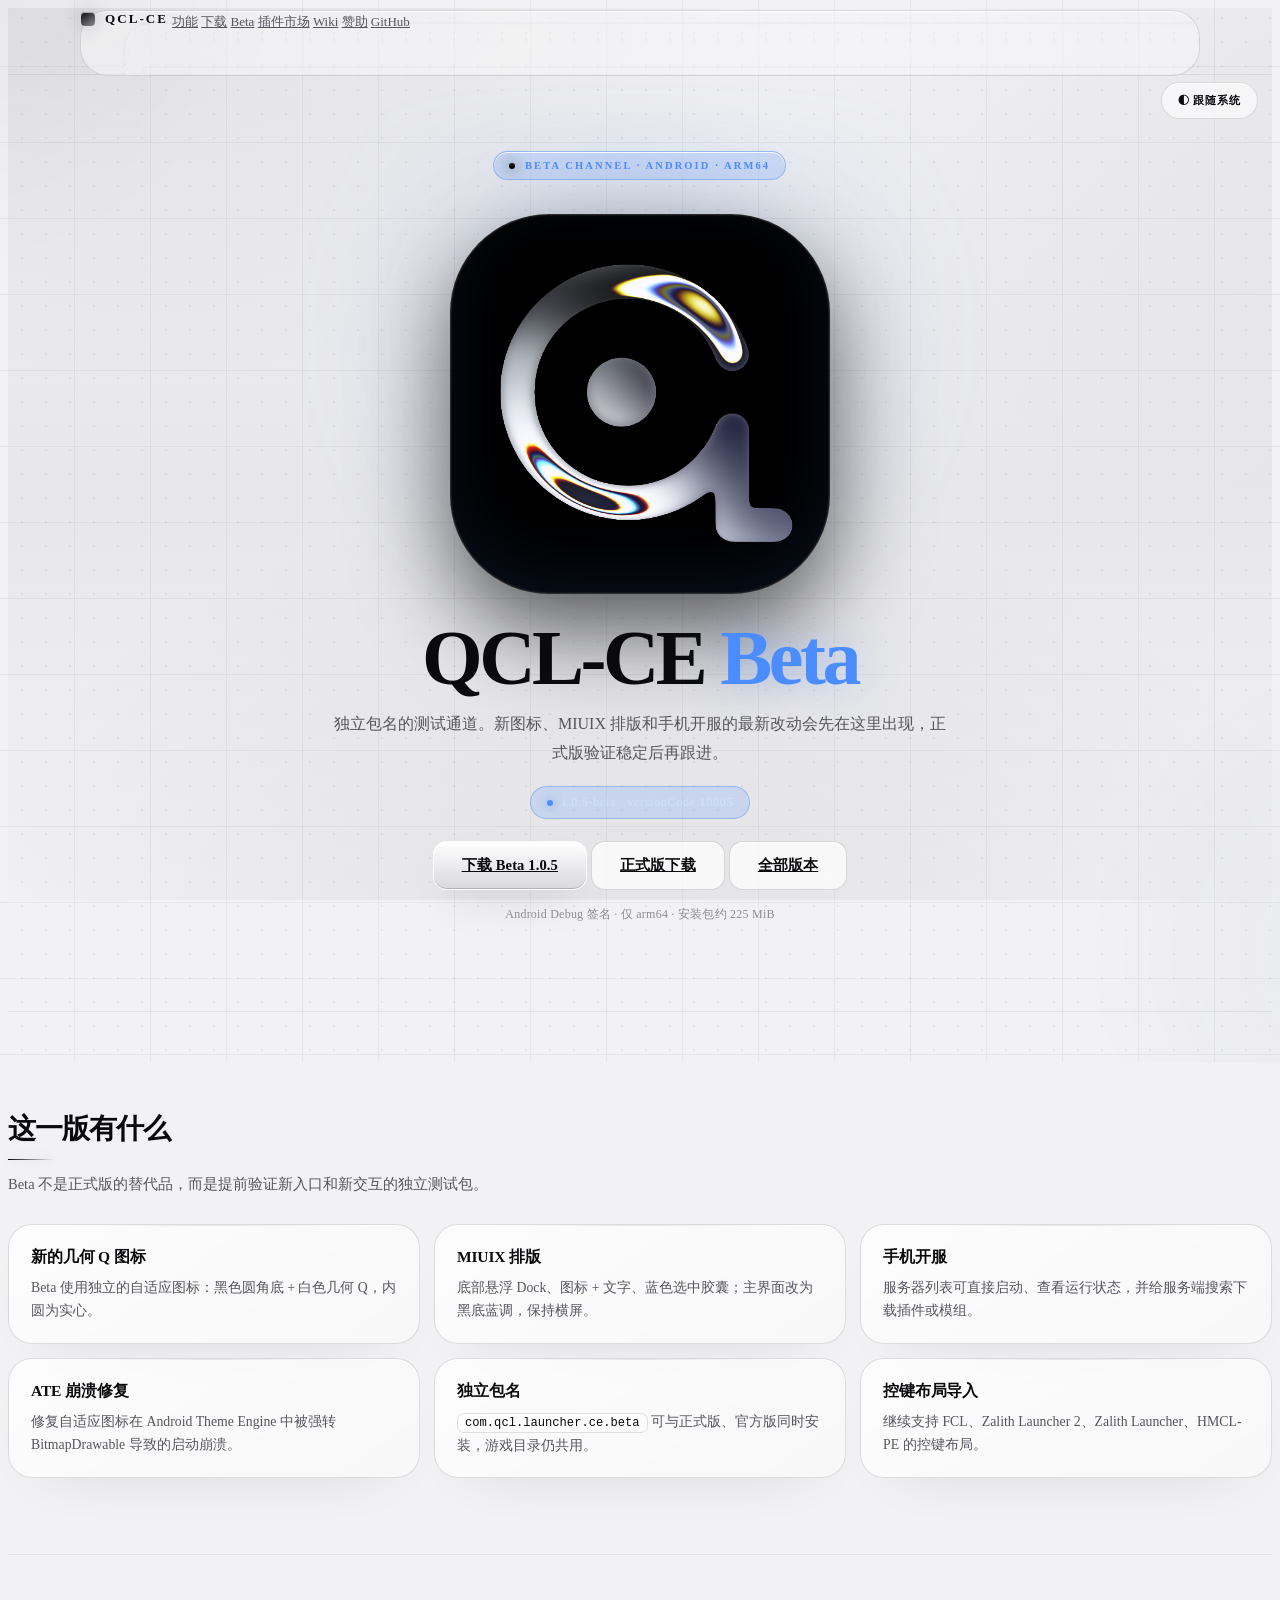
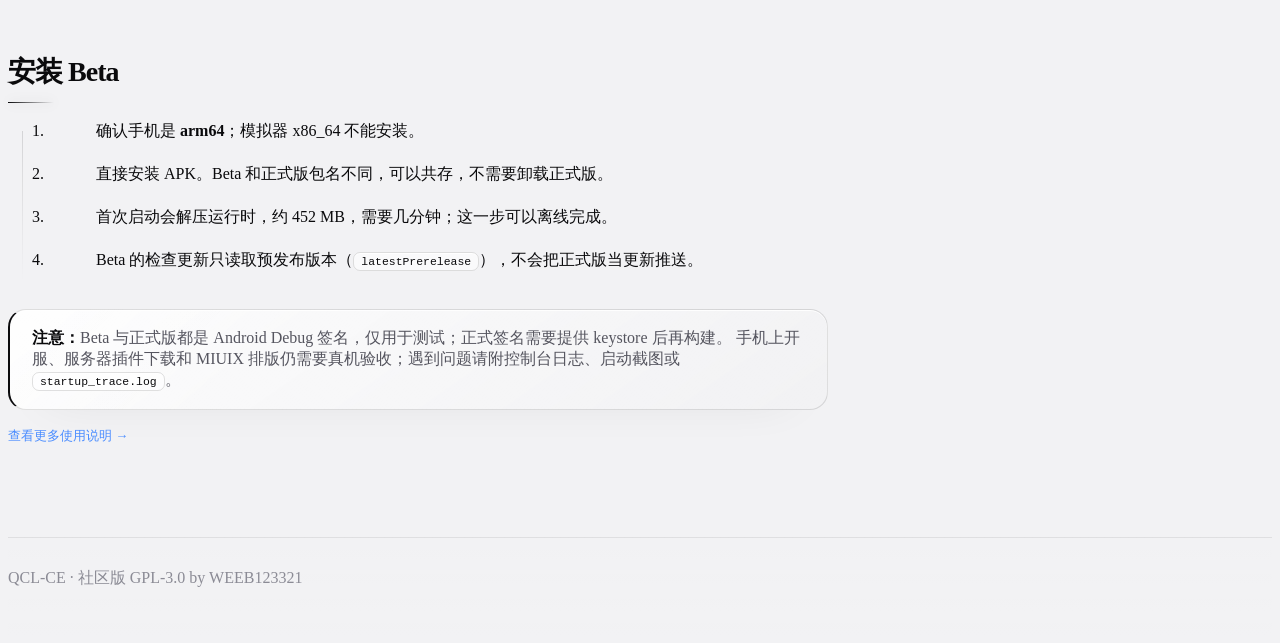
==== docs/beta.html @ de123618 "Beta 1.0.5：实心内圆图标 + 网站 Beta 专属页 - Beta 图标内圆改为实心，自适应/legacy 同步 - 新增 docs/beta.html：图标居中，接入 LiquidLogo" ====
<!DOCTYPE html>
<html lang="zh-CN">
<head>
<meta charset="UTF-8">
<meta name="viewport" content="width=device-width, initial-scale=1">
<meta name="description" content="QCL-CE Beta 测试通道：独立包名、MIUIX 排版、手机开服、服务器插件下载。">
<title>QCL-CE Beta · 测试通道</title>
<link rel="icon" href="beta-icon.svg" type="image/svg+xml">
<link rel="stylesheet" href="premium.css">
<link rel="stylesheet" href="beta.css">
</head>
<body class="beta-page">

<nav>
  <div class="wrap">
    <span class="brand"><i></i>QCL-CE</span>
    <span class="links">
      <a href="index.html#features">功能</a>
      <a href="index.html#download">下载</a>
      <a href="beta.html" aria-current="page">Beta</a>
      <a href="https://weeb123321.github.io/QCL-Plugins/">插件市场</a>
      <a href="wiki.html">Wiki</a>
      <a href="sponsor.html">赞助</a>
      <a href="https://github.com/WEEB123321/QCL-QCL-CE">GitHub</a>
    </span>
  </div>
</nav>

<section class="beta-hero">
  <div class="hero-kicker beta-kicker">BETA CHANNEL · ANDROID · ARM64</div>

  <div class="beta-logo-stage">
    <div class="beta-logo-tile" data-liquid-logo data-shape="beta-icon-shape.svg">
      <canvas id="beta-liquid-canvas" aria-hidden="true"></canvas>
      <img src="beta-icon.svg" alt="QCL-CE Beta 图标">
      <span class="beta-logo-loading">正在生成液态 Logo…</span>
    </div>
  </div>

  <h1>QCL-CE <span>Beta</span></h1>
  <p class="beta-lead">独立包名的测试通道。新图标、MIUIX 排版和手机开服的最新改动会先在这里出现，正式版验证稳定后再跟进。</p>
  <div class="beta-version"><i></i>1.0.5-beta · versionCode 10005</div>

  <div class="btns">
    <a class="btn btn-primary" href="https://github.com/WEEB123321/QCL-QCL-CE/releases/download/v1.0.5-beta/QCL-CE-1.0.5-beta-arm64.apk">下载 Beta 1.0.5</a>
    <a class="btn btn-ghost" href="index.html#download">正式版下载</a>
    <a class="btn btn-ghost" href="https://github.com/WEEB123321/QCL-QCL-CE/releases">全部版本</a>
  </div>
  <p class="beta-note">Android Debug 签名 · 仅 arm64 · 安装包约 225 MiB</p>
</section>

<section class="beta-section">
  <div class="wrap">
    <h2>这一版有什么</h2>
    <p class="lead">Beta 不是正式版的替代品，而是提前验证新入口和新交互的独立测试包。</p>
    <div class="beta-card-grid">
      <div class="card">
        <h3>新的几何 Q 图标</h3>
        <p>Beta 使用独立的自适应图标：黑色圆角底 + 白色几何 Q，内圆为实心。</p>
      </div>
      <div class="card">
        <h3>MIUIX 排版</h3>
        <p>底部悬浮 Dock、图标 + 文字、蓝色选中胶囊；主界面改为黑底蓝调，保持横屏。</p>
      </div>
      <div class="card">
        <h3>手机开服</h3>
        <p>服务器列表可直接启动、查看运行状态，并给服务端搜索下载插件或模组。</p>
      </div>
      <div class="card">
        <h3>ATE 崩溃修复</h3>
        <p>修复自适应图标在 Android Theme Engine 中被强转 BitmapDrawable 导致的启动崩溃。</p>
      </div>
      <div class="card">
        <h3>独立包名</h3>
        <p><code>com.qcl.launcher.ce.beta</code> 可与正式版、官方版同时安装，游戏目录仍共用。</p>
      </div>
      <div class="card">
        <h3>控键布局导入</h3>
        <p>继续支持 FCL、Zalith Launcher 2、Zalith Launcher、HMCL-PE 的控键布局。</p>
      </div>
    </div>
  </div>
</section>

<section class="beta-section">
  <div class="wrap beta-install">
    <h2>安装 Beta</h2>
    <ol class="steps">
      <li>确认手机是 <b>arm64</b>；模拟器 x86_64 不能安装。</li>
      <li>直接安装 APK。Beta 和正式版包名不同，可以共存，不需要卸载正式版。</li>
      <li>首次启动会解压运行时，约 452 MB，需要几分钟；这一步可以离线完成。</li>
      <li>Beta 的检查更新只读取预发布版本（<code>latestPrerelease</code>），不会把正式版当更新推送。</li>
    </ol>
    <div class="warn">
      <b>注意：</b>Beta 与正式版都是 Android Debug 签名，仅用于测试；正式签名需要提供 keystore 后再构建。
      手机上开服、服务器插件下载和 MIUIX 排版仍需要真机验收；遇到问题请附控制台日志、启动截图或 <code>startup_trace.log</code>。
    </div>
    <p><a class="beta-teaser-link" href="wiki.html">查看更多使用说明 →</a></p>
  </div>
</section>

<footer>
  <div class="wrap">
    <span>QCL-CE · 社区版</span>
    <span>GPL-3.0</span>
    <span class="sp">by WEEB123321</span>
  </div>
</footer>

<script src="theme.js"></script>
<script src="liquid-glass.js"></script>
<script src="liquid-logo.js"></script>
</body>
</html>
---- docs/premium.css ----
/* ============================================================================
   QCL-CE 站点 · Obsidian Glass
   黑 / 灰 / 白单色液态玻璃主题，覆盖 index / wiki / sponsor 的现有样式。
   ========================================================================== */

:root {
  color-scheme: dark;
  --bg: #050506;
  --bg-2: #0a0a0c;
  --surface-solid: #101013;
  --text: #f5f5f7;
  --sub: #a1a1aa;
  --muted: #6e6e78;
  --accent: #ffffff;
  --accent-dark: #d4d4d8;
  --on-accent: #08080a;
  --accent-glow: rgba(255, 255, 255, .38);
  --line: rgba(255, 255, 255, .12);
  --divider: rgba(255, 255, 255, .09);
  --glass-fill: rgba(255, 255, 255, .07);
  --glass-fill-strong: rgba(255, 255, 255, .10);
  --glass-edge: rgba(255, 255, 255, .18);
  --glass-edge-strong: rgba(255, 255, 255, .34);
  --nav-bg: rgba(7, 7, 9, .42);
  --menu-bg: #08080a;
  --glass-reflection: rgba(255, 255, 255, .08);
  --bad-tint: rgba(180, 90, 90, .07);
  --grid-line: rgba(255, 255, 255, .055);
  --ring-line: rgba(255, 255, 255, .16);
  --pattern-dot: rgba(255, 255, 255, .07);
  --orb-a: rgba(255, 255, 255, .11);
  --orb-b: rgba(190, 195, 205, .075);
  --noise-opacity: .035;
  --shadow: rgba(0, 0, 0, .55);
  --code-bg: #0b0b0e;
  --code-fg: #ececf1;
  --radius: 24px;
}

html:not([data-theme]) { color-scheme: dark; }

@media (prefers-color-scheme: light) {
  html:not([data-theme]) {
    color-scheme: light;
    --bg: #f2f2f4;
    --bg-2: #e7e7ea;
    --surface-solid: #ffffff;
    --text: #0a0a0c;
    --sub: #55555f;
    --muted: #8b8b95;
    --accent: #0a0a0c;
    --accent-dark: #333338;
    --on-accent: #ffffff;
    --accent-glow: rgba(0, 0, 0, .22);
    --line: rgba(0, 0, 0, .12);
    --divider: rgba(0, 0, 0, .08);
    --glass-fill: rgba(255, 255, 255, .6);
    --glass-fill-strong: rgba(255, 255, 255, .82);
    --glass-edge: rgba(255, 255, 255, .85);
    --glass-edge-strong: rgba(0, 0, 0, .16);
    --nav-bg: rgba(248, 248, 250, .55);
    --menu-bg: #fcfcfe;
  --glass-reflection: rgba(255, 255, 255, .55);
  --bad-tint: rgba(180, 90, 90, .05);
  --grid-line: rgba(0, 0, 0, .05);
  --ring-line: rgba(0, 0, 0, .12);
  --pattern-dot: rgba(0, 0, 0, .055);
    --orb-a: rgba(0, 0, 0, .07);
    --orb-b: rgba(80, 85, 95, .06);
    --noise-opacity: .025;
    --shadow: rgba(0, 0, 0, .16);
    --code-bg: #0b0b0e;
    --code-fg: #ececf1;
  }
}

html[data-theme="dark"] {
  color-scheme: dark;
  --bg: #050506;
  --bg-2: #0a0a0c;
  --surface-solid: #101013;
  --text: #f5f5f7;
  --sub: #a1a1aa;
  --muted: #6e6e78;
  --accent: #ffffff;
  --accent-dark: #d4d4d8;
  --on-accent: #08080a;
  --accent-glow: rgba(255, 255, 255, .38);
  --line: rgba(255, 255, 255, .12);
  --divider: rgba(255, 255, 255, .09);
  --glass-fill: rgba(255, 255, 255, .07);
  --glass-fill-strong: rgba(255, 255, 255, .10);
  --glass-edge: rgba(255, 255, 255, .18);
  --glass-edge-strong: rgba(255, 255, 255, .34);
  --nav-bg: rgba(7, 7, 9, .42);
  --menu-bg: #08080a;
  --glass-reflection: rgba(255, 255, 255, .08);
  --bad-tint: rgba(180, 90, 90, .07);
  --grid-line: rgba(255, 255, 255, .055);
  --ring-line: rgba(255, 255, 255, .16);
  --pattern-dot: rgba(255, 255, 255, .07);
  --orb-a: rgba(255, 255, 255, .11);
  --orb-b: rgba(190, 195, 205, .075);
  --noise-opacity: .035;
  --shadow: rgba(0, 0, 0, .55);
  --code-bg: #0b0b0e;
  --code-fg: #ececf1;
}

html[data-theme="light"] {
  color-scheme: light;
  --bg: #f2f2f4;
  --bg-2: #e7e7ea;
  --surface-solid: #ffffff;
  --text: #0a0a0c;
  --sub: #55555f;
  --muted: #8b8b95;
  --accent: #0a0a0c;
  --accent-dark: #333338;
  --on-accent: #ffffff;
  --accent-glow: rgba(0, 0, 0, .22);
  --line: rgba(0, 0, 0, .12);
  --divider: rgba(0, 0, 0, .08);
  --glass-fill: rgba(255, 255, 255, .6);
  --glass-fill-strong: rgba(255, 255, 255, .82);
  --glass-edge: rgba(255, 255, 255, .85);
  --glass-edge-strong: rgba(0, 0, 0, .16);
  --nav-bg: rgba(248, 248, 250, .55);
  --menu-bg: #fcfcfe;
  --glass-reflection: rgba(255, 255, 255, .55);
  --bad-tint: rgba(180, 90, 90, .05);
  --grid-line: rgba(0, 0, 0, .05);
  --ring-line: rgba(0, 0, 0, .12);
  --pattern-dot: rgba(0, 0, 0, .055);
  --orb-a: rgba(0, 0, 0, .07);
  --orb-b: rgba(80, 85, 95, .06);
  --noise-opacity: .025;
  --shadow: rgba(0, 0, 0, .16);
  --code-bg: #0b0b0e;
  --code-fg: #ececf1;
}

* { box-sizing: border-box; }

html {
  scroll-behavior: smooth;
  background: var(--bg);
}

body {
  background:
    radial-gradient(1200px 800px at 12% -12%, var(--orb-a), transparent 62%),
    radial-gradient(1000px 760px at 105% 8%, var(--orb-b), transparent 58%),
    radial-gradient(1200px 900px at 50% 115%, var(--orb-a), transparent 62%),
    linear-gradient(180deg, var(--bg) 0%, var(--bg-2) 55%, var(--bg) 100%);
  background-attachment: fixed;
  color: var(--text);
  overflow-x: hidden;
}

body::after {
  content: "";
  display: none !important;
  position: fixed;
  inset: 0;
  z-index: 9999;
  pointer-events: none;
  opacity: var(--noise-opacity);
  mix-blend-mode: overlay;
  background-image: url("data:image/svg+xml,%3Csvg xmlns='http://www.w3.org/2000/svg' width='160' height='160'%3E%3Cfilter id='n'%3E%3CfeTurbulence type='fractalNoise' baseFrequency='.82' numOctaves='3' stitchTiles='stitch'/%3E%3C/filter%3E%3Crect width='100%25' height='100%25' filter='url(%23n)' opacity='.6'/%3E%3C/svg%3E");
}

::selection { background: var(--text); color: var(--bg); }

a { color: var(--text); }
a:hover { color: var(--text); }

.wrap { position: relative; }
header, section, footer, .layout { position: relative; z-index: 1; }
nav { position: sticky; z-index: 50 !important; }

/* --------------------------------------------------------------- atmosphere */

.qcl-atmosphere {
  position: fixed;
  inset: -18%;
  z-index: 0;
  pointer-events: none;
  overflow: hidden;
  opacity: .9;
  background-image:
    radial-gradient(circle, var(--pattern-dot) 1.1px, transparent 1.5px),
    linear-gradient(var(--grid-line) 1px, transparent 1px),
    linear-gradient(90deg, var(--grid-line) 1px, transparent 1px);
  background-size: 24px 24px, 76px 76px, 76px 76px;
}
.qcl-atmosphere::before,
.qcl-atmosphere::after {
  content: "";
  position: absolute;
  border-radius: 50%;
  filter: blur(52px);
  will-change: transform;
}
.qcl-atmosphere::before {
  width: 56vmax;
  height: 56vmax;
  top: -16vmax;
  left: -8vmax;
  background: radial-gradient(circle at 35% 35%, var(--orb-a), transparent 62%);
  animation: qclOrbA 26s ease-in-out infinite alternate;
}
.qcl-atmosphere::after {
  width: 48vmax;
  height: 48vmax;
  right: -10vmax;
  bottom: -18vmax;
  background: radial-gradient(circle at 60% 45%, var(--orb-b), transparent 64%);
  animation: qclOrbB 34s ease-in-out infinite alternate;
}

@keyframes qclOrbA {
  0% { transform: translate3d(-4%, -2%, 0) scale(1); }
  100% { transform: translate3d(9%, 7%, 0) scale(1.16); }
}
@keyframes qclOrbB {
  0% { transform: translate3d(3%, 4%, 0) scale(1.08); }
  100% { transform: translate3d(-8%, -6%, 0) scale(.94); }
}

/* --------------------------------------------------------------------- nav */

nav {
  top: 10px !important;
  max-width: 1120px;
  margin: 0 auto !important;
  border: 1px solid var(--line) !important;
  border-radius: 28px !important;
  background: var(--nav-bg) !important;
  -webkit-backdrop-filter: blur(26px) saturate(160%);
  backdrop-filter: blur(26px) saturate(160%);
  box-shadow: 0 18px 50px -34px var(--shadow), inset 0 1px 0 var(--glass-edge);
  transition: background-color .3s ease, box-shadow .3s ease;
}
nav .wrap { height: 64px !important; }
nav.qcl-scrolled {
  box-shadow:
    0 26px 64px -34px var(--shadow),
    inset 0 1px 0 var(--glass-edge-strong) !important;
}
.brand {
  display: inline-flex;
  align-items: center;
  gap: 10px;
  font-weight: 700;
  letter-spacing: .16em;
  text-transform: uppercase;
  font-size: 13px;
  color: var(--text) !important;
}
.brand i {
  width: 14px !important;
  height: 14px !important;
  margin-right: 0 !important;
  border-radius: 4px !important;
  background: linear-gradient(145deg, var(--text), var(--muted)) !important;
  box-shadow: 0 0 18px var(--accent-glow), inset 0 1px 0 rgba(255, 255, 255, .6);
}
nav .links { gap: 26px !important; font-size: 13px !important; }
nav .links a {
  position: relative;
  color: var(--sub) !important;
  padding: 6px 0;
  transition: color .22s ease;
}
nav .links a::after {
  content: "";
  position: absolute;
  left: 0;
  right: 0;
  bottom: 0;
  height: 1px;
  background: linear-gradient(90deg, transparent, var(--text), transparent);
  transform: scaleX(0);
  transform-origin: 50% 50%;
  transition: transform .3s cubic-bezier(.2, .8, .2, 1);
}
nav .links a:hover { color: var(--text) !important; text-decoration: none; }
nav .links a:hover::after { transform: scaleX(1); }

/* -------------------------------------------------------------------- hero */

header {
  padding: 96px 22px 76px !important;
  isolation: isolate;
}
header::before {
  content: "";
  position: absolute;
  left: 50%;
  top: -180px;
  width: min(980px, 120vw);
  height: 720px;
  transform: translateX(-50%);
  background: radial-gradient(closest-side, var(--orb-a), transparent 70%);
  filter: blur(18px);
  pointer-events: none;
  z-index: -1;
  animation: qclHeroPulse 9s ease-in-out infinite alternate;
}
@keyframes qclHeroPulse {
  0% { opacity: .55; transform: translateX(-50%) scale(.96); }
  100% { opacity: .95; transform: translateX(-50%) scale(1.04); }
}
header::after {
  content: "";
  position: absolute;
  left: 50%;
  top: 300px;
  width: 760px;
  height: 760px;
  transform: translateX(-50%);
  border-radius: 50%;
  background: repeating-radial-gradient(circle at 50% 50%,
    transparent 0 118px, var(--ring-line) 119px, transparent 120px 236px);
  -webkit-mask-image: radial-gradient(circle, #000 0 55%, transparent 80%);
  mask-image: radial-gradient(circle, #000 0 55%, transparent 80%);
  opacity: .9;
  pointer-events: none;
  z-index: -1;
}

.hero-kicker {
  display: inline-flex;
  align-items: center;
  gap: 10px;
  padding: 8px 15px;
  margin-bottom: 24px;
  border: 1px solid var(--line);
  border-radius: 999px;
  background: var(--glass-fill);
  -webkit-backdrop-filter: blur(18px) saturate(150%);
  backdrop-filter: blur(18px) saturate(150%);
  box-shadow: inset 0 1px 0 var(--glass-edge), 0 12px 30px -24px var(--shadow);
  color: var(--sub);
  font-size: 10.5px;
  font-weight: 600;
  letter-spacing: .2em;
  text-transform: uppercase;
}
.hero-kicker::before {
  content: "";
  width: 6px;
  height: 6px;
  border-radius: 50%;
  background: var(--text);
  box-shadow: 0 0 14px var(--text);
  animation: qclBlink 2.6s ease-in-out infinite;
}
@keyframes qclBlink {
  0%, 100% { opacity: 1; }
  50% { opacity: .25; }
}

header h1 {
  font-size: clamp(38px, 7vw, 68px) !important;
  line-height: 1.04 !important;
  letter-spacing: -.045em !important;
  font-weight: 800 !important;
  margin-bottom: 20px !important;
  background: linear-gradient(180deg, var(--text) 28%, var(--muted) 100%);
  -webkit-background-clip: text;
  background-clip: text;
  color: transparent !important;
  text-wrap: balance;
}
header h1 span {
  background: linear-gradient(100deg, var(--text) 10%, var(--sub) 48%, var(--text) 90%);
  -webkit-background-clip: text !important;
  background-clip: text !important;
  color: transparent !important;
  text-shadow: 0 0 60px var(--accent-glow);
}
header p {
  color: var(--sub) !important;
  font-size: 17px !important;
  max-width: 680px !important;
  line-height: 1.85 !important;
  margin-bottom: 34px !important;
}

/* ----------------------------------------------------------------- buttons */

.btn {
  position: relative;
  overflow: hidden;
  display: inline-flex;
  align-items: center;
  justify-content: center;
  gap: 8px;
  padding: 14px 28px !important;
  border-radius: 14px !important;
  font-weight: 600 !important;
  font-size: 14.5px;
  letter-spacing: .01em;
  isolation: isolate;
  transition:
    transform .35s cubic-bezier(.2, .8, .2, 1),
    box-shadow .35s ease,
    border-color .3s ease,
    background-color .3s ease !important;
}
.btn:hover { text-decoration: none; }
.btn-primary {
  background: linear-gradient(180deg, #ffffff 0%, #d8d8de 100%) !important;
  color: #08080a !important;
  border: 1px solid rgba(255, 255, 255, .9) !important;
  box-shadow:
    0 18px 46px -18px var(--accent-glow),
    inset 0 1px 0 rgba(255, 255, 255, 1),
    inset 0 -1px 0 rgba(0, 0, 0, .18) !important;
}
.btn-primary:hover {
  transform: translateY(-3px) !important;
  box-shadow:
    0 26px 60px -18px var(--accent-glow),
    inset 0 1px 0 #fff !important;
}
.btn-ghost {
  background: var(--glass-fill) !important;
  color: var(--text) !important;
  border: 1px solid var(--line) !important;
  box-shadow: inset 0 1px 0 var(--glass-edge), 0 14px 34px -26px var(--shadow) !important;
}
.btn-ghost:hover {
  transform: translateY(-3px) !important;
  background: var(--glass-fill-strong) !important;
  border-color: var(--glass-edge-strong) !important;
  box-shadow: inset 0 1px 0 var(--glass-edge-strong), 0 22px 46px -26px var(--shadow) !important;
}
.btn::before {
  content: "";
  position: absolute;
  top: -20%;
  bottom: -20%;
  left: -70%;
  width: 45%;
  transform: skewX(-20deg);
  background: linear-gradient(90deg, transparent, rgba(255, 255, 255, .42), transparent);
  transition: left .65s cubic-bezier(.2, .8, .2, 1);
  pointer-events: none;
  z-index: -1;
}
.btn-ghost::before { background: linear-gradient(90deg, transparent, rgba(255, 255, 255, .16), transparent); }
.btn:hover::before { left: 130%; }

html[data-theme="light"] .btn-primary {
  background: linear-gradient(180deg, #17171a 0%, #000000 100%) !important;
  color: #ffffff !important;
  border-color: rgba(0, 0, 0, .85) !important;
  box-shadow: 0 18px 46px -18px rgba(0, 0, 0, .4), inset 0 1px 0 rgba(255, 255, 255, .16) !important;
}

/* ---------------------------------------------------------------- phone mock */

.phone {
  width: 330px !important;
  height: 190px !important;
  margin: 56px auto 0 !important;
  border-radius: 34px !important;
  border: 1px solid var(--glass-edge) !important;
  background:
    linear-gradient(145deg, var(--glass-fill-strong), rgba(255, 255, 255, .015)) !important;
  -webkit-backdrop-filter: blur(24px) saturate(160%);
  backdrop-filter: blur(24px) saturate(160%);
  box-shadow:
    0 50px 120px -40px var(--shadow),
    inset 0 1px 0 var(--glass-edge-strong),
    inset 0 -1px 0 rgba(0, 0, 0, .3) !important;
  animation: qclFloat 8s ease-in-out infinite;
}
.phone::before {
  content: "";
  position: absolute;
  inset: 0;
  border-radius: inherit;
  background: linear-gradient(115deg, transparent 20%, rgba(255, 255, 255, .18) 38%, transparent 52%);
  transform: translateX(-120%);
  animation: qclSweep 9s cubic-bezier(.4, 0, .2, 1) infinite;
  pointer-events: none;
}
.phone::after {
  content: "";
  position: absolute;
  left: 50%;
  top: -1px;
  width: 62px;
  height: 5px;
  border-radius: 0 0 6px 6px;
  transform: translateX(-50%);
  background: rgba(255, 255, 255, .22);
  box-shadow: 0 0 18px rgba(255, 255, 255, .2);
  pointer-events: none;
}
.phone .side { background: rgba(0, 0, 0, .18) !important; border-right: 1px solid var(--line) !important; }
.phone .dot { background: linear-gradient(145deg, var(--text), var(--muted)) !important; box-shadow: 0 0 14px var(--accent-glow); }
.phone .nav-item { background: var(--line) !important; }
.phone .nav-item.on { background: var(--sub) !important; }
.phone .card { background: var(--glass-fill) !important; border: 1px solid var(--line) !important; }
.phone .line { background: var(--line) !important; }
.phone .play {
  background: linear-gradient(90deg, var(--text), var(--sub)) !important;
  opacity: 1 !important;
  box-shadow: 0 0 28px var(--accent-glow);
}
.phone.qcl-liquid { animation: none !important; }
@keyframes qclFloat {
  0%, 100% { transform: translateY(0) rotate(-.25deg); }
  50% { transform: translateY(-12px) rotate(.25deg); }
}
@keyframes qclSweep {
  0%, 55% { transform: translateX(-120%); }
  78%, 100% { transform: translateX(120%); }
}

/* --------------------------------------------------------------- sections */

section {
  padding: 76px 0 !important;
  border-top: 1px solid var(--divider) !important;
}
h2 {
  position: relative;
  font-size: 28px !important;
  line-height: 1.25;
  letter-spacing: -.035em !important;
  margin-bottom: 12px !important;
  padding-bottom: 14px;
  color: var(--text);
}
h2::after {
  content: "";
  position: absolute;
  left: 0;
  bottom: 0;
  width: 46px;
  height: 1px;
  background: linear-gradient(90deg, var(--text), transparent);
  box-shadow: 0 0 12px var(--accent-glow);
}
.lead {
  color: var(--sub) !important;
  font-size: 14.5px !important;
  max-width: 720px;
  margin-bottom: 30px !important;
}

/* ------------------------------------------------------------------- cards */

.grid { gap: 18px !important; }
.card, .box, .qr-card {
  position: relative;
  overflow: hidden;
  border-radius: var(--radius) !important;
  border: 1px solid var(--line) !important;
  background:
    linear-gradient(135deg, var(--glass-reflection), transparent 30%),
    linear-gradient(145deg, var(--glass-fill-strong), rgba(255, 255, 255, .015)) !important;
  box-shadow:
    0 22px 60px -38px var(--shadow),
    inset 0 1px 0 var(--glass-edge) !important;
  transition:
    transform .45s cubic-bezier(.2, .8, .2, 1),
    border-color .3s ease,
    box-shadow .45s ease !important;
}
.card { padding: 22px 22px 20px !important; }
.card::before, .qr-card::before {
  content: "";
  position: absolute;
  inset: 0;
  border-radius: inherit;
  background: radial-gradient(420px circle at var(--mx, 50%) var(--my, 0%), var(--glass-edge), transparent 42%);
  opacity: 0;
  transition: opacity .35s ease;
  pointer-events: none;
}
.card.qcl-lit::before, .qr-card.qcl-lit::before { opacity: .9; }
.card::after {
  content: "";
  position: absolute;
  top: 0;
  left: 12%;
  right: 12%;
  height: 1px;
  background: linear-gradient(90deg, transparent, var(--glass-edge-strong), transparent);
  opacity: .6;
  pointer-events: none;
}
.card:hover {
  transform: translateY(-6px) !important;
  border-color: var(--glass-edge-strong) !important;
  box-shadow:
    0 34px 80px -42px var(--shadow),
    inset 0 1px 0 var(--glass-edge-strong) !important;
}
.card h3 {
  font-size: 15.5px !important;
  letter-spacing: -.01em;
  margin-bottom: 8px !important;
  color: var(--text);
}
.card h3 em {
  font-style: normal;
  font-size: 9.5px !important;
  font-weight: 700 !important;
  letter-spacing: .12em;
  text-transform: uppercase;
  color: var(--text) !important;
  background: var(--glass-fill) !important;
  border: 1px solid var(--line);
  padding: 3px 8px !important;
  border-radius: 999px !important;
  box-shadow: inset 0 1px 0 var(--glass-edge);
}
.card p { color: var(--sub) !important; font-size: 13.8px !important; line-height: 1.75; }

/* ------------------------------------------------------------------ tables */

table {
  width: 100%;
  border-collapse: separate !important;
  border-spacing: 0;
  border: 1px solid var(--line);
  border-radius: 16px;
  overflow: hidden;
  background: var(--glass-fill);
  font-size: 13.8px;
}
th, td {
  padding: 13px 16px !important;
  border-bottom: 1px solid var(--line) !important;
  color: var(--sub);
}
th {
  background: rgba(255, 255, 255, .035);
  color: var(--muted) !important;
  font-size: 10.5px !important;
  font-weight: 700 !important;
  letter-spacing: .12em;
  text-transform: uppercase;
}
html[data-theme="light"] th { background: rgba(0, 0, 0, .035); }
tr:last-child td { border-bottom: 0 !important; }
tbody tr, table tr { transition: background-color .2s ease; }
table tr:hover td { background: rgba(255, 255, 255, .035); }
html[data-theme="light"] table tr:hover td { background: rgba(0, 0, 0, .03); }
td.y { color: var(--text) !important; font-weight: 600; }

/* ------------------------------------------------------------- steps/boxes */

ol.steps { position: relative; }
ol.steps::before {
  content: "";
  position: absolute;
  left: 14px;
  top: 10px;
  bottom: 12px;
  width: 1px;
  background: linear-gradient(180deg, var(--line), transparent);
}
ol.steps li { padding: 0 0 22px 48px !important; }
ol.steps li::before {
  width: 30px !important;
  height: 30px !important;
  border-radius: 50% !important;
  background: linear-gradient(145deg, var(--text), var(--muted)) !important;
  color: var(--on-accent) !important;
  border: 1px solid var(--glass-edge-strong);
  box-shadow: 0 10px 26px -14px var(--accent-glow), inset 0 1px 0 rgba(255, 255, 255, .5);
  font-size: 13px !important;
}
ol.steps li b { color: var(--text) !important; }

.warn, .note, .box {
  border-radius: 18px !important;
  border: 1px solid var(--line) !important;
  background:
    linear-gradient(135deg, var(--glass-reflection), transparent 30%),
    linear-gradient(145deg, var(--glass-fill-strong), rgba(255, 255, 255, .015)) !important;
  box-shadow: inset 0 1px 0 var(--glass-edge), 0 20px 50px -40px var(--shadow);
  color: var(--sub) !important;
}
.warn {
  border-left: 2px solid var(--text) !important;
  padding: 18px 22px !important;
}
.note { padding: 18px 22px !important; }
.box { padding: 22px 24px !important; }
.box.warn { border-left: 2px solid var(--text) !important; background: linear-gradient(145deg, var(--glass-fill-strong), transparent) !important; }
.box.ok { border-left: 2px solid var(--sub) !important; }
.box.bad {
  border-left: 2px solid #9b5a5a !important;
  background: linear-gradient(145deg, var(--glass-fill-strong), var(--bad-tint)) !important;
}
.warn b, .note b, .box b { color: var(--text) !important; }
.box h3 { color: var(--text) !important; }

/* ------------------------------------------------------------------- wiki */

.layout { gap: 46px !important; }
aside {
  background: var(--glass-fill) !important;
  border: 1px solid var(--line);
  border-radius: 20px;
  padding: 18px 14px !important;
  box-shadow: inset 0 1px 0 var(--glass-edge);
}
aside h4 {
  color: var(--muted) !important;
  font-size: 10px !important;
  letter-spacing: .18em !important;
  margin: 18px 0 8px !important;
}
aside a {
  border-left: 0 !important;
  border-radius: 9px;
  padding: 7px 10px !important;
  color: var(--sub) !important;
  transition: background-color .2s ease, color .2s ease, transform .2s ease;
}
aside a:hover, aside a.qcl-active {
  background: var(--glass-fill-strong);
  color: var(--text) !important;
  text-decoration: none;
  transform: translateX(2px);
}
aside a.qcl-active { box-shadow: inset 0 1px 0 var(--glass-edge); }

main h1 { font-size: clamp(30px, 4vw, 42px) !important; letter-spacing: -.04em !important; }
main h2 {
  font-size: 22px !important;
  margin: 48px 0 14px !important;
  padding-top: 0 !important;
}
main h3 { color: var(--text); font-size: 15.5px !important; }
main p, main li { color: var(--sub); font-size: 14.5px; }
code {
  background: var(--glass-fill) !important;
  color: var(--text) !important;
  border: 1px solid var(--line);
  border-radius: 7px;
  padding: 2px 7px !important;
  font-size: .88em !important;
  box-shadow: inset 0 1px 0 var(--glass-edge);
}
pre {
  background: var(--code-bg) !important;
  color: var(--code-fg) !important;
  border: 1px solid var(--line);
  border-radius: 14px !important;
  box-shadow: inset 0 1px 0 rgba(255, 255, 255, .08);
}
pre code { background: transparent !important; border: 0; padding: 0 !important; color: inherit !important; box-shadow: none; }

/* ---------------------------------------------------------------- sponsor */

.qr-card {
  border-radius: 26px !important;
  background: linear-gradient(155deg, var(--glass-fill-strong), rgba(255, 255, 255, .015)) !important;
  padding: 24px 24px 20px !important;
  transition: transform .45s cubic-bezier(.2, .8, .2, 1), border-color .3s, box-shadow .45s !important;
}
.qr-card:hover {
  transform: translateY(-8px) !important;
  border-color: var(--glass-edge-strong) !important;
  box-shadow: 0 40px 90px -44px var(--shadow), inset 0 1px 0 var(--glass-edge-strong) !important;
}
.qr-card img {
  border-radius: 16px !important;
  box-shadow: 0 18px 40px -26px rgba(0, 0, 0, .7);
  border: 1px solid rgba(0, 0, 0, .08);
}
.use li::before {
  background: linear-gradient(145deg, var(--text), var(--muted)) !important;
  border-radius: 50% !important;
  box-shadow: 0 0 12px var(--accent-glow);
}

/* ----------------------------------------------------------------- footer */

footer {
  border-top: 1px solid var(--divider) !important;
  color: var(--muted) !important;
  background: linear-gradient(180deg, transparent, rgba(255, 255, 255, .015));
}
footer .wrap { padding-top: 30px; padding-bottom: 46px; }

/* -------------------------------------------------------------- theme btn */

#qcl-theme-btn {
  position: fixed !important;
  right: 22px !important;
  top: 82px !important;
  z-index: 60 !important;
  font: inherit;
  font-size: 11px !important;
  font-weight: 600 !important;
  letter-spacing: .08em;
  padding: 10px 16px !important;
  border-radius: 999px !important;
  cursor: pointer;
  color: var(--text) !important;
  background: var(--glass-fill) !important;
  border: 1px solid var(--line) !important;
  -webkit-backdrop-filter: blur(20px) saturate(160%);
  backdrop-filter: blur(20px) saturate(160%);
  box-shadow: inset 0 1px 0 var(--glass-edge), 0 14px 34px -22px var(--shadow) !important;
  transition: transform .25s cubic-bezier(.2, .8, .2, 1), background-color .25s ease, border-color .25s ease !important;
}
#qcl-theme-btn:hover {
  transform: translateY(-2px);
  background: var(--glass-fill-strong) !important;
  border-color: var(--glass-edge-strong) !important;
}
#qcl-theme-btn:active { transform: scale(.96); }
@media (max-width: 720px) {
  #qcl-theme-btn { top: auto !important; bottom: 18px !important; right: 18px !important; }
}

/* -------------------------------------------------------------- mobile menu */

#qcl-menu-scrim {
  position: fixed;
  inset: 0;
  z-index: 9998;
  background: rgba(3, 3, 4, .62);
  -webkit-backdrop-filter: blur(10px) saturate(120%);
  backdrop-filter: blur(10px) saturate(120%);
  opacity: 0;
  pointer-events: none;
  transition: opacity .3s ease;
}
#qcl-menu-scrim.qcl-show { opacity: 1; pointer-events: auto; }
body.qcl-menu-lock { overflow: hidden; }
body.qcl-menu-lock header h1 { visibility: hidden; }
nav.qcl-menu-open { z-index: 9999 !important; }

#qcl-menu-btn {
  display: none;
  margin-left: auto;
  width: 40px;
  height: 40px;
  padding: 0;
  border: 1px solid var(--line);
  border-radius: 12px;
  background: var(--glass-fill);
  -webkit-backdrop-filter: blur(18px) saturate(150%);
  backdrop-filter: blur(18px) saturate(150%);
  box-shadow: inset 0 1px 0 var(--glass-edge);
  cursor: pointer;
  align-items: center;
  justify-content: center;
  flex-direction: column;
  gap: 4px;
}
#qcl-menu-btn span {
  display: block;
  width: 16px;
  height: 1.5px;
  border-radius: 2px;
  background: var(--text);
  transition: transform .28s cubic-bezier(.2, .8, .2, 1), opacity .2s ease;
}
nav.qcl-menu-open #qcl-menu-btn span:nth-child(1) { transform: translateY(5.5px) rotate(45deg); }
nav.qcl-menu-open #qcl-menu-btn span:nth-child(2) { opacity: 0; }
nav.qcl-menu-open #qcl-menu-btn span:nth-child(3) { transform: translateY(-5.5px) rotate(-45deg); }

@media (max-width: 720px) {
  #qcl-menu-btn { display: inline-flex; }
  nav .links {
    display: none !important;
    position: absolute;
    top: 64px;
    left: 14px;
    right: 14px;
    margin-left: 0;
    flex-direction: column;
    gap: 2px !important;
    padding: 10px;
    border: 1px solid var(--line);
    border-radius: 16px;
    background: linear-gradient(135deg, var(--glass-reflection), transparent 32%), var(--menu-bg);
    -webkit-backdrop-filter: blur(26px) saturate(170%);
    backdrop-filter: blur(26px) saturate(170%);
    box-shadow: 0 34px 80px -34px var(--shadow), inset 0 1px 0 var(--glass-edge);
    z-index: 80;
  }
  nav.qcl-menu-open .links { display: flex !important; animation: qclMenuIn .26s cubic-bezier(.2, .8, .2, 1); }
  nav .links a { padding: 11px 12px; border-radius: 9px; }
  nav .links a::after { display: none; }
  nav .links a:hover { background: var(--glass-fill-strong); }
}
@keyframes qclMenuIn {
  from { opacity: 0; transform: translateY(-8px); }
  to { opacity: 1; transform: none; }
}

/* --------------------------------------------------------------- progress */

#qcl-progress {
  position: fixed;
  left: 0;
  top: 0;
  width: 100%;
  height: 2px;
  z-index: 70;
  transform: scaleX(0);
  transform-origin: 0 50%;
  background: linear-gradient(90deg, var(--muted), var(--text), var(--muted));
  box-shadow: 0 0 16px var(--accent-glow);
  pointer-events: none;
  transition: transform .08s linear;
}

/* ------------------------------------------------------------- animations */

.qcl-reveal {
  opacity: 0;
  transform: translateY(22px) scale(.985);
  transition:
    opacity .7s cubic-bezier(.2, .8, .2, 1),
    transform .7s cubic-bezier(.2, .8, .2, 1);
  will-change: opacity, transform;
}
.qcl-reveal.qcl-in {
  opacity: 1;
  transform: none;
}

.qcl-liquid {
  -webkit-backdrop-filter: var(--qcl-liquid-filter) !important;
  backdrop-filter: var(--qcl-liquid-filter) !important;
  isolation: isolate;
}

.qcl-flash { animation: qclFlash 1s ease; }
@keyframes qclFlash {
  0% { background: var(--glass-fill-strong); }
  100% { background: transparent; }
}

/* ------------------------------------------------------------ light fixes */

@media (prefers-color-scheme: light) {
  html:not([data-theme]) .card,
  html:not([data-theme]) .box,
  html:not([data-theme]) .qr-card,
  html:not([data-theme]) aside {
    background: linear-gradient(145deg, rgba(255, 255, 255, .78), rgba(255, 255, 255, .45)) !important;
  }
  html:not([data-theme]) .phone {
    background: linear-gradient(145deg, rgba(255, 255, 255, .8), rgba(255, 255, 255, .35)) !important;
  }
  html:not([data-theme]) .phone .side { background: rgba(0, 0, 0, .06) !important; }
}
html[data-theme="light"] .card,
html[data-theme="light"] .box,
html[data-theme="light"] .qr-card,
html[data-theme="light"] aside {
  background: linear-gradient(145deg, rgba(255, 255, 255, .78), rgba(255, 255, 255, .45)) !important;
}
html[data-theme="light"] .phone {
  background: linear-gradient(145deg, rgba(255, 255, 255, .8), rgba(255, 255, 255, .35)) !important;
}
html[data-theme="light"] .phone .side { background: rgba(0, 0, 0, .06) !important; }
html[data-theme="light"] .btn-ghost {
  background: rgba(255, 255, 255, .72) !important;
  border-color: rgba(0, 0, 0, .14) !important;
}
@media (prefers-color-scheme: light) {
  html:not([data-theme]) .btn-ghost {
    background: rgba(255, 255, 255, .72) !important;
    border-color: rgba(0, 0, 0, .14) !important;
  }
}
html[data-theme="light"] th { background: rgba(0, 0, 0, .035); }

/* --------------------------------------------------------------- fallback */

@supports not ((backdrop-filter: blur(1px)) or (-webkit-backdrop-filter: blur(1px))) {
  .card, .box, .qr-card, nav, aside, #qcl-theme-btn {
    background: var(--surface-solid) !important;
  }
}

@media (max-width: 820px) {
  header { padding: 70px 22px 54px !important; }
  header::after { top: 500px; width: 520px; height: 520px; }
  header h1 { font-size: clamp(34px, 10vw, 52px) !important; }
  header p { font-size: 15.5px !important; }
  section { padding: 56px 0 !important; }
  h2 { font-size: 24px !important; }
  .phone { width: 280px !important; height: 164px !important; }
  aside {
    padding: 14px 12px !important;
    background: var(--glass-fill) !important;
    margin-bottom: 30px;
  }
  aside h4 { margin-top: 12px !important; }
  table { display: block; overflow-x: auto; white-space: nowrap; }
  table tr { white-space: normal; }
}

@media (max-width: 720px) {
  nav { top: 8px !important; max-width: none; margin: 0 8px !important; border-radius: 20px !important; }
}

@media (max-width: 720px) {
  #qcl-theme-btn { top: 84px !important; bottom: auto !important; right: 18px !important; }
}

@media (max-width: 720px), (pointer: coarse) {
  .card, .box, aside, .btn-ghost {
    -webkit-backdrop-filter: none !important;
    backdrop-filter: none !important;
  }
  .card, .box, aside {
    background: linear-gradient(145deg,
      color-mix(in srgb, var(--surface-solid) 82%, transparent),
      color-mix(in srgb, var(--surface-solid) 55%, transparent)) !important;
  }
  .btn-ghost {
    background: color-mix(in srgb, var(--surface-solid) 78%, transparent) !important;
  }
  .qcl-atmosphere::before, .qcl-atmosphere::after {
    animation: none !important;
    filter: blur(40px);
  }
  body::after { display: none; }
  header::before { animation: none; }
}

@media (max-width: 620px) {
  .btn { width: 100%; }
  .btns { gap: 10px; }
  .hero-kicker { font-size: 9.5px; padding: 7px 12px; }
  .phone { margin-top: 40px !important; }
}

@media (prefers-reduced-motion: reduce) {
  html { scroll-behavior: auto; }
  *, *::before, *::after {
    animation: none !important;
    transition: none !important;
  }
  .qcl-reveal { opacity: 1; transform: none; }
  .qcl-atmosphere::before, .qcl-atmosphere::after { animation: none; }
}

/* Beta 入口 teaser（主页顶部） */
.beta-teaser{
  display:flex;align-items:center;gap:18px;
  padding:18px 22px;border-radius:24px;
  border:1px solid rgba(110,168,255,.30);
  background:linear-gradient(135deg,rgba(75,141,255,.14),rgba(255,255,255,.035));
  text-decoration:none;color:var(--text);
  transition:border-color .2s ease,transform .2s ease,background .2s ease;
}
.beta-teaser:hover{
  border-color:rgba(110,168,255,.55);
  background:linear-gradient(135deg,rgba(75,141,255,.20),rgba(255,255,255,.05));
  transform:translateY(-1px);
}
.beta-teaser img{
  width:58px;height:58px;border-radius:16px;flex:none;
  box-shadow:0 12px 28px rgba(0,0,0,.35);
}
.beta-teaser-copy{display:flex;flex-direction:column;gap:3px;min-width:0}
.beta-teaser-kicker{
  font-size:9px;letter-spacing:.22em;color:#79aaff;
}
.beta-teaser strong{font-size:17px;letter-spacing:-.01em}
.beta-teaser-copy span:last-child{font-size:13px;color:var(--sub);line-height:1.6}
.beta-teaser-arrow{
  margin-left:auto;flex:none;font-size:13px;color:#8bb6ff;white-space:nowrap;
}
@media (max-width:720px){
  .beta-teaser{flex-wrap:wrap;gap:12px}
  .beta-teaser-arrow{margin-left:74px;width:100%}
}
---- docs/beta.css ----
/* ------------------------------------------------------------------
   Beta 专属页 —— 黑底 + 蓝色强调 + 液态 Logo
   ------------------------------------------------------------------ */

:root {
  --beta-blue: #4b8dff;
  --beta-blue-soft: rgba(75, 141, 255, .18);
  --beta-blue-line: rgba(75, 141, 255, .42);
}

.beta-page .beta-hero {
  position: relative;
  padding: 118px 22px 36px;
  text-align: center;
  overflow: hidden;
}

.beta-page .beta-hero::before {
  content: "";
  position: absolute;
  left: 50%;
  top: 40px;
  width: min(760px, 92vw);
  height: 520px;
  transform: translateX(-50%);
  background: radial-gradient(circle at 50% 42%,
      rgba(75, 141, 255, .18), rgba(75, 141, 255, .05) 42%, transparent 70%);
  filter: blur(18px);
  pointer-events: none;
  z-index: 0;
}

.beta-page .beta-hero > * {
  position: relative;
  z-index: 1;
}

.beta-logo-stage {
  width: min(380px, 74vw);
  aspect-ratio: 1;
  margin: 10px auto 26px;
  position: relative;
}

.beta-logo-tile {
  position: relative;
  width: 100%;
  height: 100%;
  border-radius: 26%;
  background: #000;
  border: 1px solid rgba(255, 255, 255, .16);
  box-shadow:
    0 36px 90px rgba(0, 0, 0, .62),
    0 0 0 1px rgba(255, 255, 255, .05) inset,
    0 -20px 60px rgba(75, 141, 255, .10) inset;
  overflow: hidden;
  isolation: isolate;
}

.beta-logo-tile canvas,
.beta-logo-tile img {
  position: absolute;
  inset: 0;
  width: 100%;
  height: 100%;
  display: block;
}

.beta-logo-tile img {
  object-fit: contain;
  z-index: 2;
  transition: opacity .35s ease;
}

.beta-logo-tile canvas {
  z-index: 1;
}

.beta-logo-tile.is-liquid img {
  opacity: 0;
  visibility: hidden;
}

.beta-logo-loading {
  position: absolute;
  left: 50%;
  top: 50%;
  transform: translate(-50%, -50%);
  z-index: 3;
  color: rgba(255, 255, 255, .62);
  font-size: 12px;
  letter-spacing: .08em;
  white-space: nowrap;
}

.beta-logo-tile.is-liquid .beta-logo-loading,
.beta-logo-tile.is-fallback .beta-logo-loading {
  display: none;
}

.beta-page .beta-kicker {
  color: var(--beta-blue);
  border-color: var(--beta-blue-line);
  background: var(--beta-blue-soft);
}

.beta-page .beta-hero h1 {
  margin: 4px 0 14px;
  font-size: clamp(44px, 8vw, 78px);
  line-height: .98;
  letter-spacing: -.045em;
}

.beta-page .beta-hero h1 span {
  color: var(--beta-blue);
  text-shadow: 0 0 42px rgba(75, 141, 255, .35);
}

.beta-page .beta-lead {
  max-width: 620px;
  margin: 0 auto 18px;
  color: var(--sub);
  font-size: 16px;
  line-height: 1.8;
}

.beta-version {
  display: inline-flex;
  align-items: center;
  gap: 8px;
  margin: 0 auto 22px;
  padding: 8px 16px;
  border-radius: 999px;
  border: 1px solid var(--beta-blue-line);
  background: var(--beta-blue-soft);
  color: #cfe0ff;
  font-size: 12px;
  letter-spacing: .06em;
}

.beta-version i {
  width: 6px;
  height: 6px;
  border-radius: 50%;
  background: var(--beta-blue);
  box-shadow: 0 0 12px var(--beta-blue);
}

.beta-page .beta-hero .btns {
  justify-content: center;
}

.beta-page .beta-note {
  margin-top: 16px;
  color: var(--muted);
  font-size: 12px;
  letter-spacing: .02em;
}

.beta-page .beta-section {
  padding: 58px 0;
}

.beta-page .beta-card-grid {
  display: grid;
  grid-template-columns: repeat(3, minmax(0, 1fr));
  gap: 14px;
  margin-top: 22px;
}

.beta-page .beta-card-grid .card {
  padding: 22px;
}

.beta-page .beta-card-grid h3 {
  margin: 0 0 8px;
  font-size: 16px;
}

.beta-page .beta-card-grid p {
  margin: 0;
  color: var(--sub);
  font-size: 13.5px;
  line-height: 1.7;
}

.beta-page .beta-install {
  max-width: 820px;
}

.beta-page .beta-install .steps {
  margin-top: 18px;
}

.beta-page .beta-teaser-link {
  display: inline-flex;
  align-items: center;
  gap: 8px;
  color: var(--beta-blue);
  font-size: 13px;
  text-decoration: none;
}

.beta-page .beta-teaser-link:hover {
  text-decoration: underline;
}

html[data-theme="light"] .beta-page .beta-logo-tile {
  background: #08080a;
}

html[data-theme="light"] .beta-version {
  color: #2456b8;
}

@media (max-width: 820px) {
  .beta-page .beta-hero {
    padding: 96px 18px 24px;
  }
  .beta-page .beta-card-grid {
    grid-template-columns: 1fr;
  }
  .beta-logo-stage {
    width: min(310px, 72vw);
  }
}

@media (prefers-reduced-motion: reduce) {
  .beta-logo-tile img {
    transition: none;
  }
}
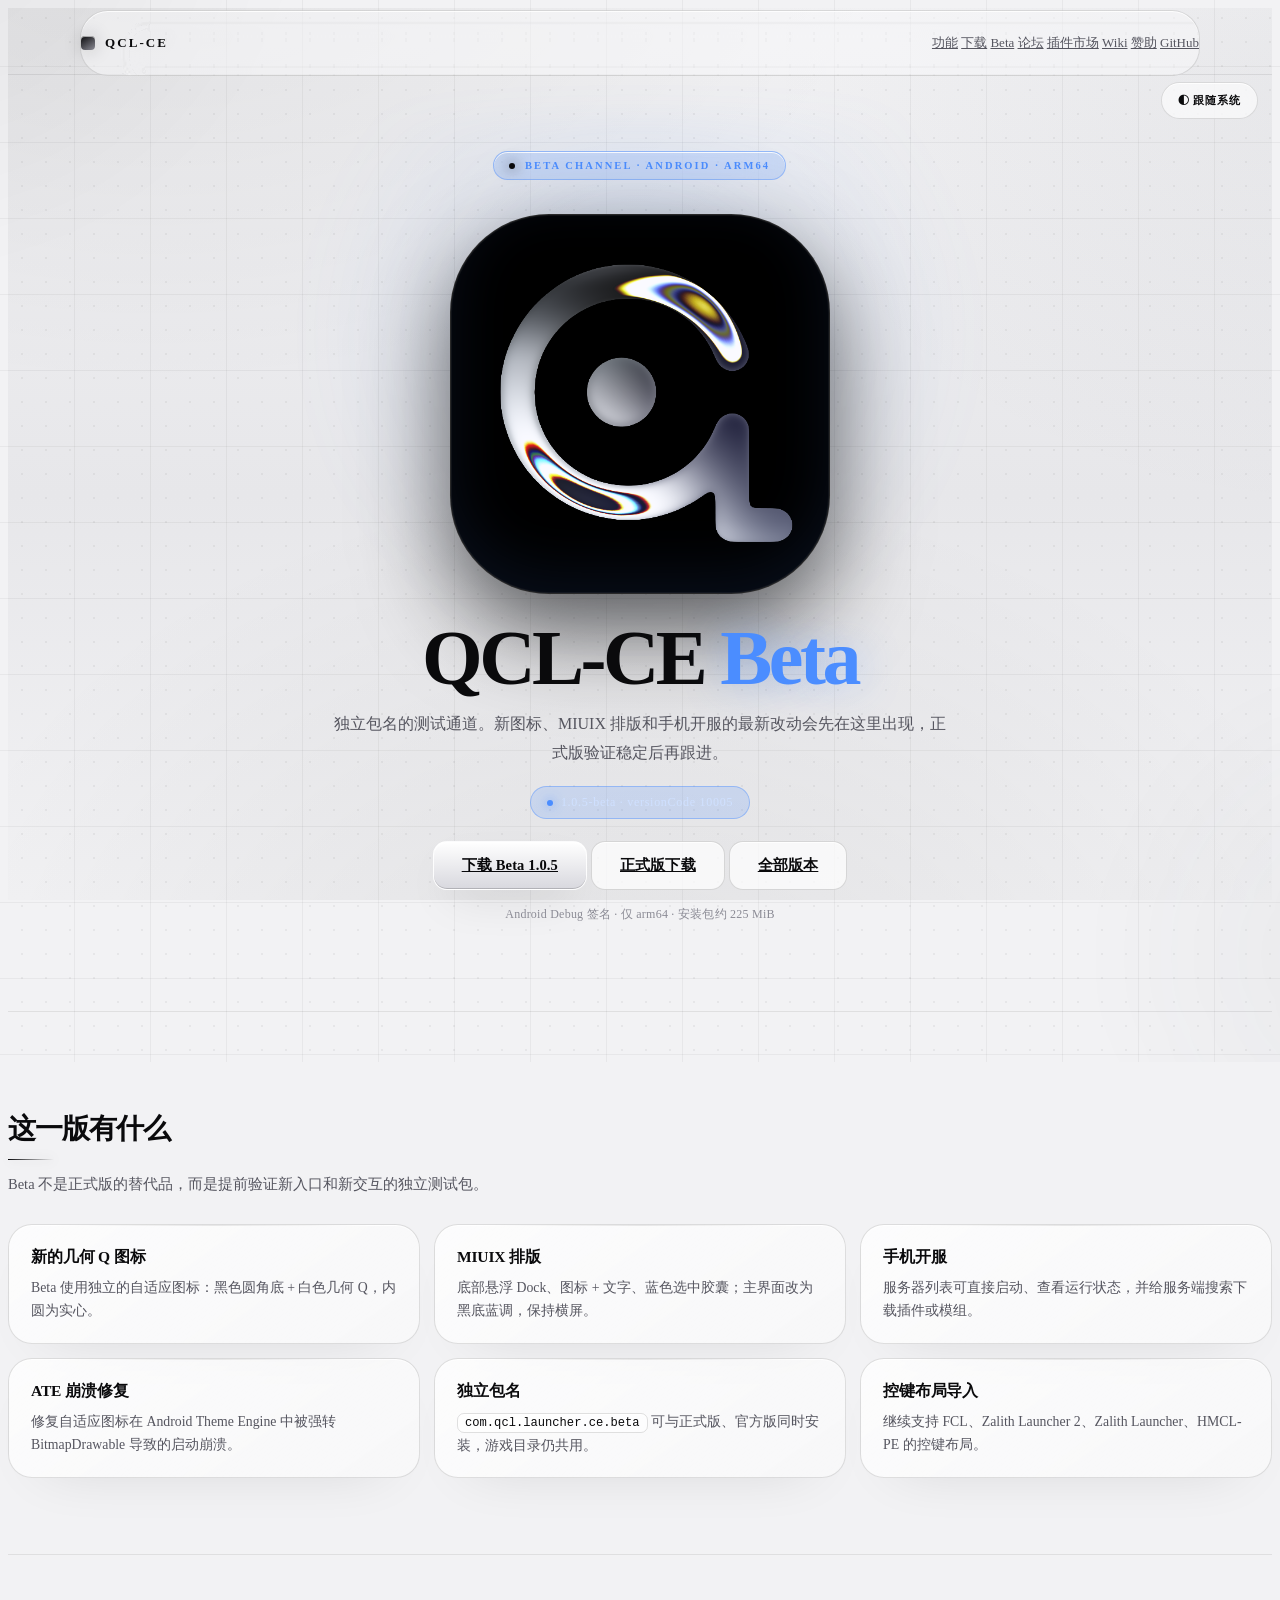
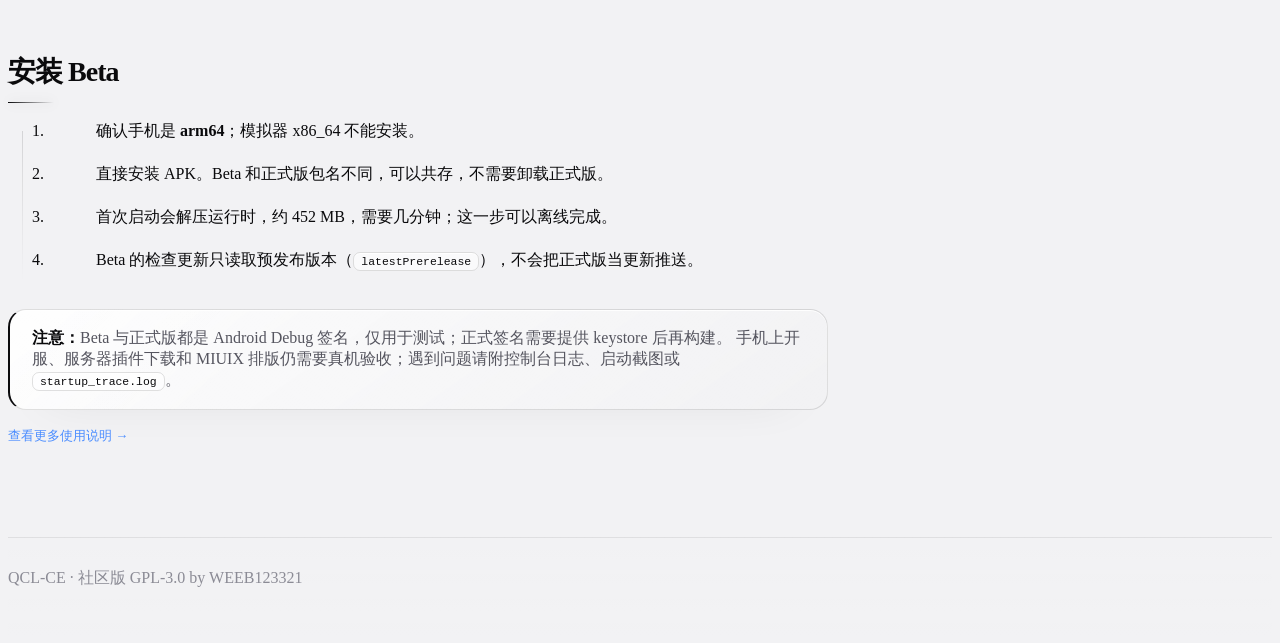
==== commit ff8afb08: "官网新增 Giscus 多板块论坛；README 明确 CE 官方发布线与项目边界 - forum.html：先记录名字再进入，综合/求助/教程/闲聊四个独立讨论串 - Giscus 使用 GitHu" ====
--- a/docs/beta.html
+++ b/docs/beta.html
@@ -18,6 +18,7 @@
       <a href="index.html#features">功能</a>
       <a href="index.html#download">下载</a>
       <a href="beta.html" aria-current="page">Beta</a>
+      <a href="forum.html">论坛</a>
       <a href="https://weeb123321.github.io/QCL-Plugins/">插件市场</a>
       <a href="wiki.html">Wiki</a>
       <a href="sponsor.html">赞助</a>
--- a/docs/premium.css
+++ b/docs/premium.css
@@ -242,7 +242,7 @@
   box-shadow: 0 18px 50px -34px var(--shadow), inset 0 1px 0 var(--glass-edge);
   transition: background-color .3s ease, box-shadow .3s ease;
 }
-nav .wrap { height: 64px !important; }
+nav .wrap { height: 64px !important; display: flex; align-items: center; }
 nav.qcl-scrolled {
   box-shadow:
     0 26px 64px -34px var(--shadow),
@@ -266,7 +266,7 @@
   background: linear-gradient(145deg, var(--text), var(--muted)) !important;
   box-shadow: 0 0 18px var(--accent-glow), inset 0 1px 0 rgba(255, 255, 255, .6);
 }
-nav .links { gap: 26px !important; font-size: 13px !important; }
+nav .links { gap: 26px !important; font-size: 13px !important; margin-left: auto; }
 nav .links a {
   position: relative;
   color: var(--sub) !important;
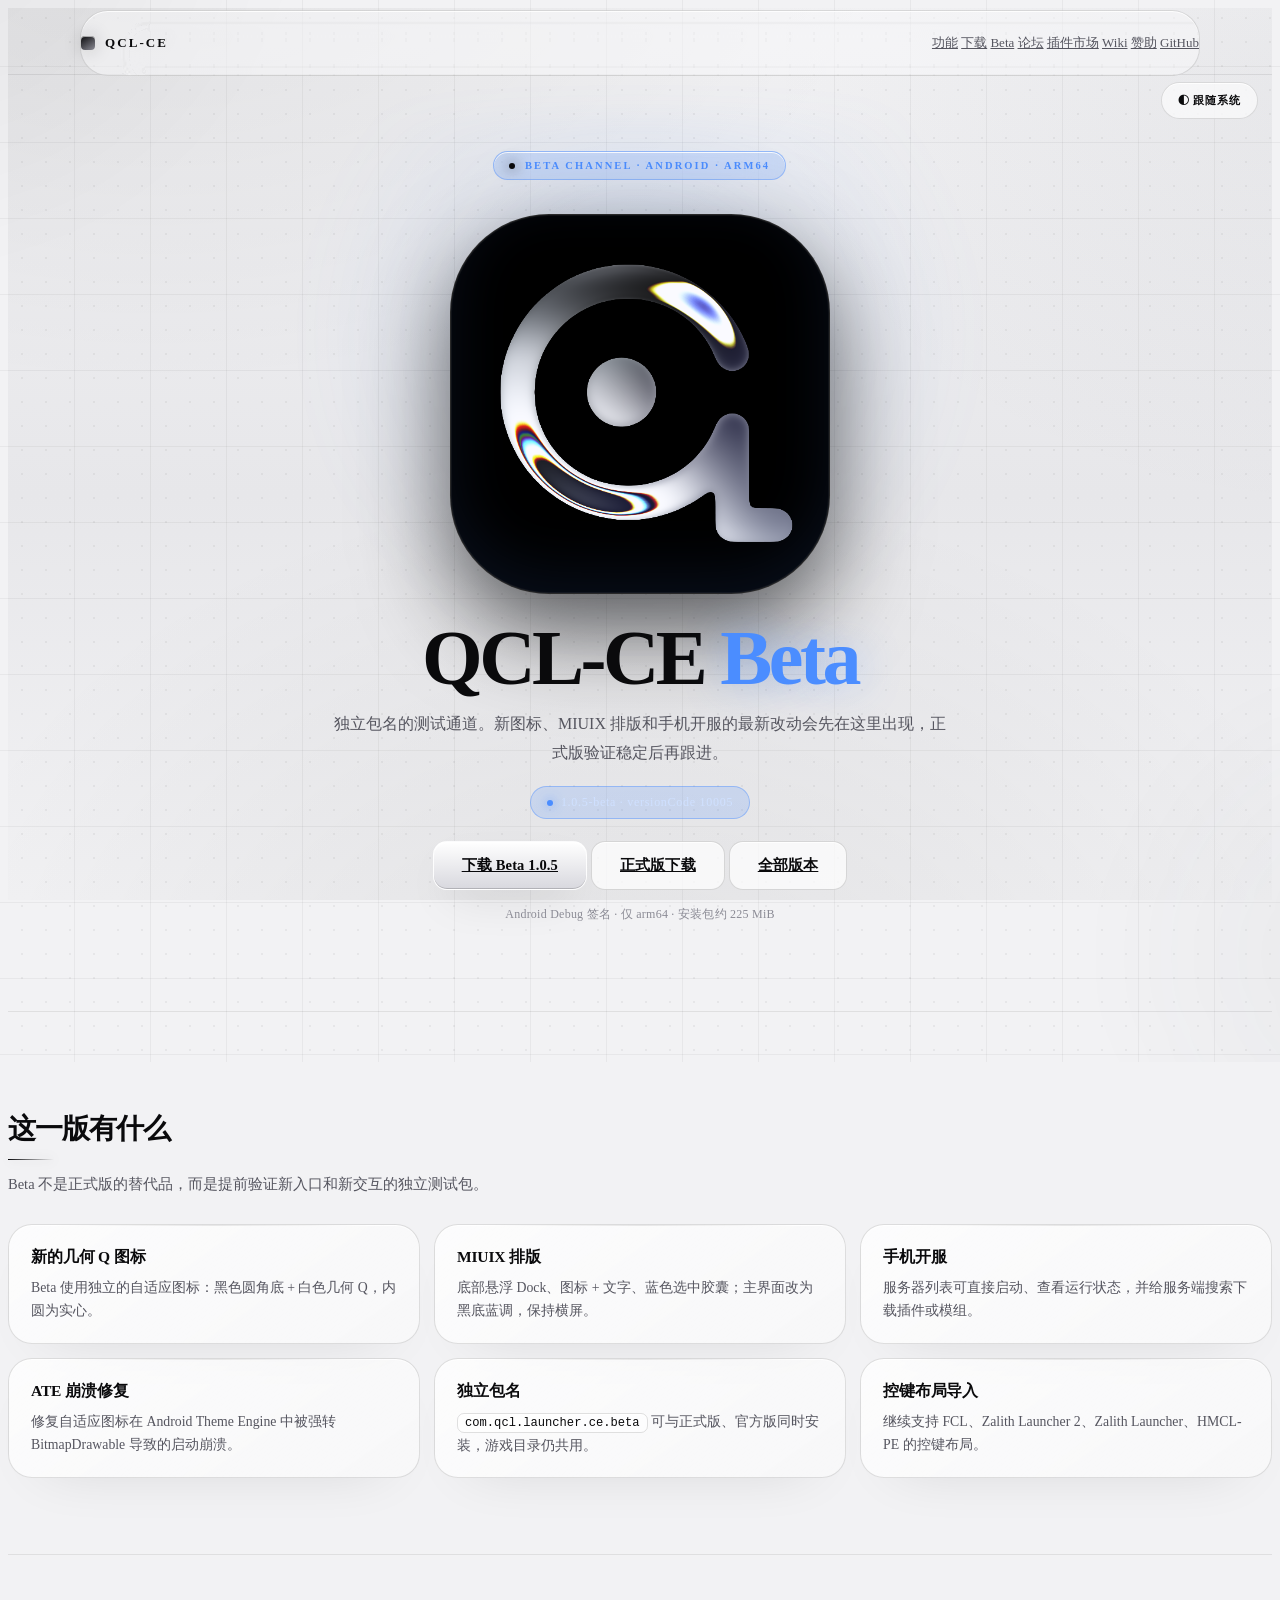
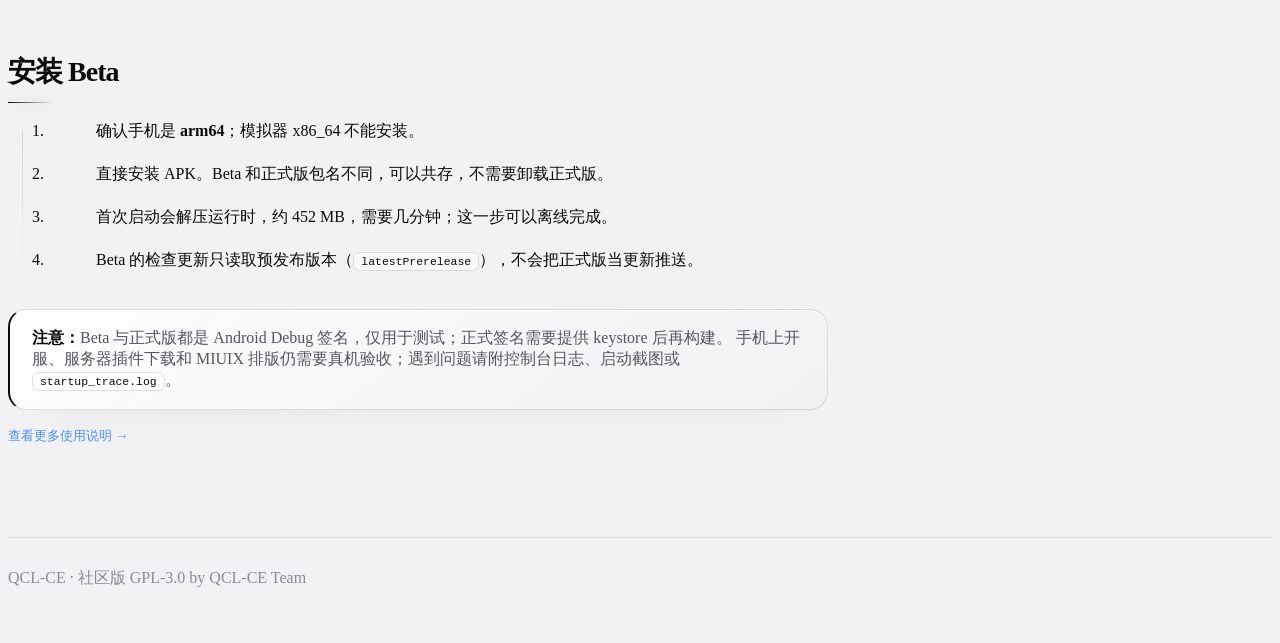
==== commit 6517f402: "接入 NeoForge 服务端、CI 单测与外部签名配置 - 新增 NeoForge 服务端类型：安装器、启动参数、模组管理和版本映射 - GitHub Actions 运行 QCL 单测；新增服务器" ====
--- a/docs/beta.html
+++ b/docs/beta.html
@@ -104,7 +104,7 @@
   <div class="wrap">
     <span>QCL-CE · 社区版</span>
     <span>GPL-3.0</span>
-    <span class="sp">by WEEB123321</span>
+    <span class="sp">by QCL-CE Team</span>
   </div>
 </footer>
 
